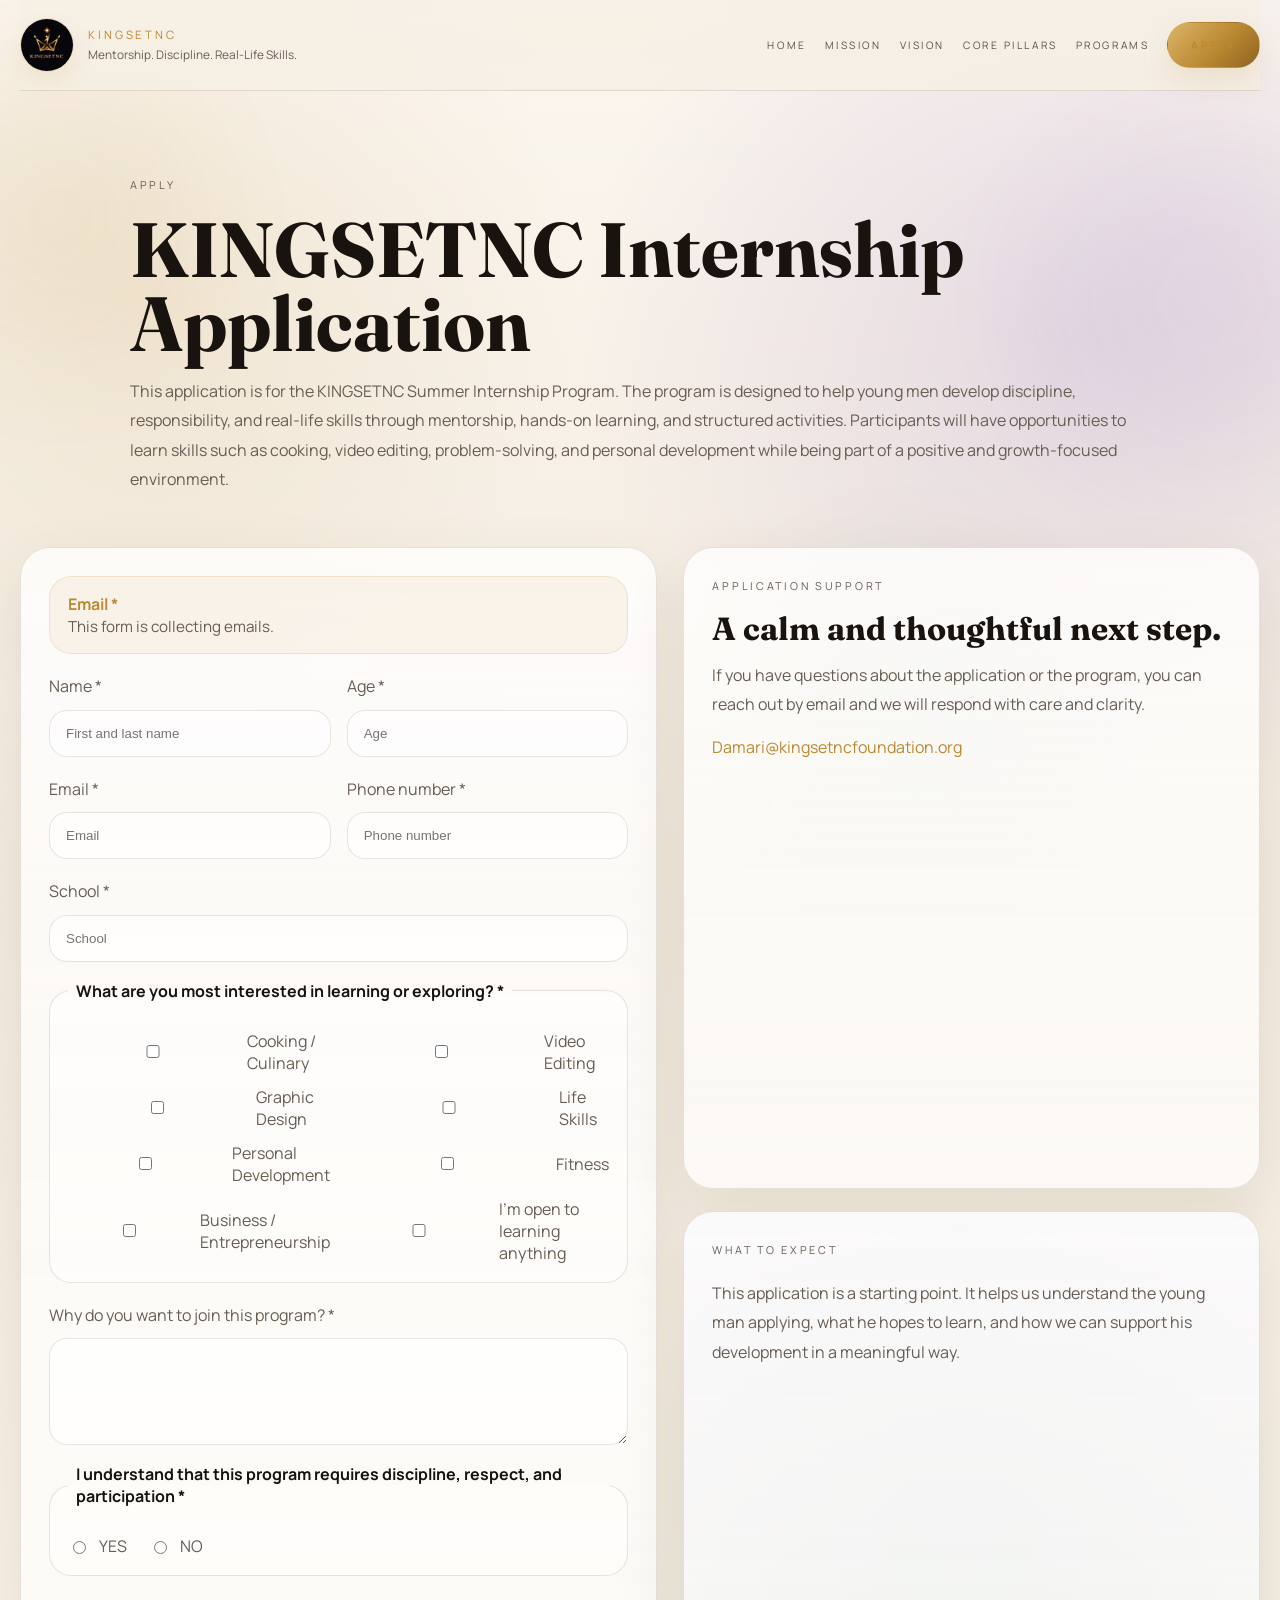
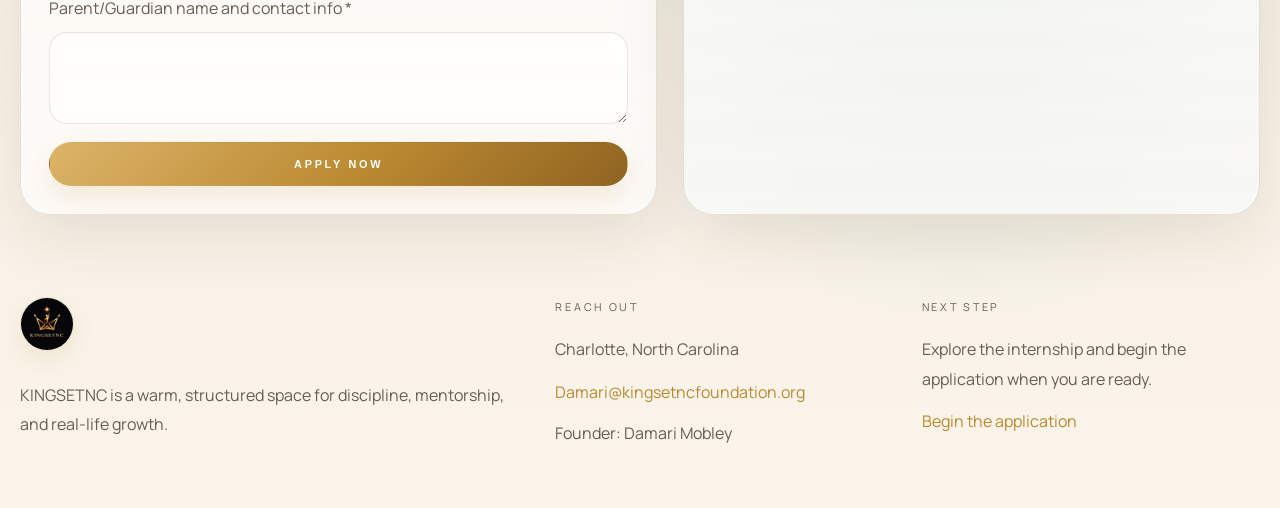
==== apply.html @ fbc51289 "Add files via upload" ====
<!DOCTYPE html>
<html lang="en">
  <head><meta charset="UTF-8" /><meta name="viewport" content="width=device-width, initial-scale=1.0" /><title>KINGSETNC | Apply</title><link rel="preconnect" href="https://fonts.googleapis.com" /><link rel="preconnect" href="https://fonts.gstatic.com" crossorigin /><link href="https://fonts.googleapis.com/css2?family=Fraunces:opsz,wght@9..144,600;9..144,700&family=Manrope:wght@400;500;600;700;800&display=swap" rel="stylesheet" /><link rel="stylesheet" href="styles.css" /></head>
  <body data-page="apply">
    <div class="aurora aurora-gold"></div><div class="aurora aurora-purple"></div><div class="aurora aurora-green"></div>
    <header class="site-header"><a class="brand" href="index.html"><img src="public/k-logo.png" alt="KINGSETNC logo" /><div><p class="brand-name">KINGSETNC</p><p class="brand-sub">Mentorship. Discipline. Real-Life Skills.</p></div></a><button class="menu-toggle" type="button">Menu</button><nav class="site-nav"><a href="index.html">Home</a><a href="mission.html">Mission</a><a href="vision.html">Vision</a><a href="core-pillars.html">Core Pillars</a><a href="program.html">Programs</a><a class="nav-cta" href="apply.html">Apply</a></nav></header>
    <main>
      <section class="page-hero reveal"><p class="eyebrow">Apply</p><h1>KINGSETNC Internship Application</h1><p>This application is for the KINGSETNC Summer Internship Program. The program is designed to help young men develop discipline, responsibility, and real-life skills through mentorship, hands-on learning, and structured activities. Participants will have opportunities to learn skills such as cooking, video editing, problem-solving, and personal development while being part of a positive and growth-focused environment.</p></section>
      <section class="apply-layout section-tight">
        <form class="apply-form reveal">
          <div class="notice"><p>Email *</p><span>This form is collecting emails.</span></div>
          <div class="field-row">
            <label><span>Name *</span><input type="text" placeholder="First and last name" required /></label>
            <label><span>Age *</span><input type="number" placeholder="Age" required /></label>
          </div>
          <div class="field-row">
            <label><span>Email *</span><input type="email" placeholder="Email" required /></label>
            <label><span>Phone number *</span><input type="tel" placeholder="Phone number" required /></label>
          </div>
          <label><span>School *</span><input type="text" placeholder="School" required /></label>
          <fieldset><legend>What are you most interested in learning or exploring? *</legend><div class="checks"><label><input type="checkbox" /> Cooking / Culinary</label><label><input type="checkbox" /> Video Editing</label><label><input type="checkbox" /> Graphic Design</label><label><input type="checkbox" /> Life Skills</label><label><input type="checkbox" /> Personal Development</label><label><input type="checkbox" /> Fitness</label><label><input type="checkbox" /> Business / Entrepreneurship</label><label><input type="checkbox" /> I'm open to learning anything</label></div></fieldset>
          <label><span>Why do you want to join this program? *</span><textarea rows="5" required></textarea></label>
          <fieldset><legend>I understand that this program requires discipline, respect, and participation *</legend><div class="radios"><label><input type="radio" name="agree" required /> YES</label><label><input type="radio" name="agree" required /> NO</label></div></fieldset>
          <label><span>Parent/Guardian name and contact info *</span><textarea rows="4" required></textarea></label>
          <button class="button button-gold" type="submit">Apply Now</button>
        </form>
        <aside class="apply-side reveal">
          <article class="side-card"><p class="eyebrow">Application Support</p><h3>A calm and thoughtful next step.</h3><p>If you have questions about the application or the program, you can reach out by email and we will respond with care and clarity.</p><a href="mailto:Damari@kingsetncfoundation.org">Damari@kingsetncfoundation.org</a></article>
          <article class="side-card purple"><p class="eyebrow">What To Expect</p><p>This application is a starting point. It helps us understand the young man applying, what he hopes to learn, and how we can support his development in a meaningful way.</p></article>
        </aside>
      </section>
    </main>
    <footer class="site-footer"><div class="footer-brand"><img src="public/k-logo.png" alt="KINGSETNC logo" /><p>KINGSETNC is a warm, structured space for discipline, mentorship, and real-life growth.</p></div><div><p class="eyebrow">Reach Out</p><p>Charlotte, North Carolina</p><a href="mailto:Damari@kingsetncfoundation.org">Damari@kingsetncfoundation.org</a><p>Founder: Damari Mobley</p></div><div><p class="eyebrow">Next Step</p><p>Explore the internship and begin the application when you are ready.</p><a href="apply.html">Begin the application</a></div></footer>
    <script src="script.js"></script>
  </body>
</html>
---- styles.css ----
:root {
  --cream: #f6efe4;
  --cream-deep: #eadfcd;
  --paper: rgba(255, 251, 245, 0.78);
  --paper-strong: rgba(255, 251, 245, 0.92);
  --line: rgba(58, 42, 24, 0.12);
  --ink: #19130f;
  --muted: #685d53;
  --gold: #bb8931;
  --purple: #7750bb;
  --green: #2f7c65;
  --shadow: 0 22px 60px rgba(82, 59, 28, 0.1);
}

* { box-sizing: border-box; }
html { scroll-behavior: smooth; }
body {
  margin: 0;
  min-width: 320px;
  color: var(--ink);
  font-family: "Manrope", sans-serif;
  background:
    radial-gradient(circle at 12% 14%, rgba(187,137,49,.12), transparent 20%),
    radial-gradient(circle at 84% 16%, rgba(119,80,187,.15), transparent 24%),
    radial-gradient(circle at 75% 74%, rgba(47,124,101,.12), transparent 20%),
    linear-gradient(180deg, #fbf6ef, #f3ebdf 42%, #faf4ea);
}
a { color: inherit; text-decoration: none; }
img { display: block; max-width: 100%; }

.aurora {
  position: fixed;
  z-index: -1;
  border-radius: 999px;
  filter: blur(70px);
  opacity: .45;
}
.aurora-gold { width: 260px; height: 260px; top: 90px; left: -70px; background: rgba(187,137,49,.18); }
.aurora-purple { width: 320px; height: 320px; top: 140px; right: -90px; background: rgba(119,80,187,.17); }
.aurora-green { width: 280px; height: 280px; bottom: 50px; right: 18%; background: rgba(47,124,101,.14); }

.site-header, .site-footer, .hero, .page-hero, .section, .section-tight, .stats, .details-grid, .apply-layout {
  width: min(1260px, calc(100% - 40px));
  margin: 0 auto;
}

.site-header {
  position: sticky;
  top: 0;
  z-index: 50;
  display: flex;
  align-items: center;
  justify-content: space-between;
  gap: 20px;
  padding: 18px 0;
  border-bottom: 1px solid var(--line);
  background: rgba(246, 239, 228, 0.82);
  backdrop-filter: blur(14px);
}
.brand { display: flex; align-items: center; gap: 14px; min-width: 0; }
.brand img, .footer-brand img {
  width: 54px;
  height: 54px;
  border-radius: 999px;
  object-fit: cover;
  border: 1px solid rgba(187,137,49,.2);
  box-shadow: 0 10px 22px rgba(187,137,49,.12);
}
.brand-name, .eyebrow, .site-nav a, .button, .menu-toggle, .pillar-index {
  text-transform: uppercase;
  letter-spacing: .25em;
}
.brand-name { margin: 0; font-size: .72rem; color: var(--gold); }
.brand-sub { margin: 4px 0 0; font-size: .74rem; color: var(--muted); }

.site-nav { display: flex; align-items: center; gap: 18px; }
.site-nav a {
  font-size: .64rem;
  color: rgba(25, 19, 15, .72);
  transition: color .18s ease;
}
.site-nav a:hover, .site-nav a.is-active { color: var(--gold); }

.nav-cta, .button {
  display: inline-flex;
  align-items: center;
  justify-content: center;
  border-radius: 999px;
  padding: 15px 23px;
  font-size: .68rem;
  font-weight: 800;
  border: 1px solid transparent;
}
.nav-cta, .button-gold {
  color: white;
  background: linear-gradient(135deg, #dcb469, #bb8931 55%, #8f6422);
  box-shadow: 0 12px 28px rgba(187,137,49,.16);
}
.button-ghost {
  color: var(--ink);
  background: rgba(255,255,255,.6);
  border-color: rgba(58,42,24,.12);
}
.menu-toggle {
  display: none;
  background: rgba(255,255,255,.55);
  color: var(--ink);
  border: 1px solid var(--line);
  border-radius: 999px;
  padding: 12px 16px;
  font-size: .66rem;
}

.hero {
  display: grid;
  grid-template-columns: 1fr 1fr;
  gap: 42px;
  align-items: center;
  padding: 60px 0 34px;
}
.hero-copy h1,
.page-hero h1,
.editorial-copy h2,
.section-heading h2,
.cta-band h2,
.pillar h3,
.list-card h3,
.side-card h3,
.stat h2 {
  margin: 0;
  font-family: "Fraunces", serif;
  line-height: .96;
}
.hero-copy h1 { font-size: clamp(3.3rem, 7vw, 6.1rem); max-width: 10.6ch; }
.lead,
.page-hero p,
.editorial-copy p,
.section-heading p,
.cta-band p,
.site-footer p,
.list-card li,
.detail p,
.side-card p,
.apply-form label span,
.classification p,
.classification li,
.visual-copy p {
  color: var(--muted);
  line-height: 1.85;
}
.lead { max-width: 650px; font-size: 1.06rem; }
.eyebrow { margin: 0 0 18px; font-size: .68rem; color: var(--gold); }
.hero-actions, .button-row { display: flex; flex-wrap: wrap; gap: 14px; margin-top: 28px; }

.hero-visual, .editorial-visual { min-height: 430px; }
.visual-panel {
  display: flex;
  flex-direction: column;
  justify-content: space-between;
  min-height: 430px;
  border-radius: 34px;
  border: 1px solid var(--line);
  background:
    linear-gradient(180deg, rgba(255,255,255,.45), rgba(255,255,255,.2)),
    linear-gradient(145deg, rgba(187,137,49,.08), rgba(119,80,187,.06), rgba(47,124,101,.06));
  box-shadow: var(--shadow);
  overflow: hidden;
}
.visual-dash {
  position: relative;
  margin: 24px;
  flex: 1;
  border: 1px dashed rgba(58,42,24,.14);
  border-radius: 26px;
  background:
    linear-gradient(120deg, rgba(255,255,255,.45), rgba(255,255,255,.08)),
    linear-gradient(140deg, rgba(187,137,49,.1), rgba(119,80,187,.08), rgba(47,124,101,.08));
}
.visual-dash::before {
  content: "KINGSETNC";
  position: absolute;
  left: 28px;
  top: 24px;
  font-size: .78rem;
  letter-spacing: .38em;
  text-transform: uppercase;
  color: rgba(25,19,15,.45);
}
.visual-dash::after {
  content: "ROYAL / ROOTED / RISING";
  position: absolute;
  right: 28px;
  bottom: 24px;
  font-size: .72rem;
  letter-spacing: .26em;
  text-transform: uppercase;
  color: rgba(25,19,15,.45);
}
.visual-glow { display: none; }
.visual-note { display: none; }
.emblem-panel {
  min-height: 430px;
  border-radius: 34px;
  border: 1px solid var(--line);
  background:
    linear-gradient(180deg, rgba(255,255,255,.52), rgba(255,255,255,.24)),
    linear-gradient(140deg, rgba(187,137,49,.08), rgba(119,80,187,.08), rgba(47,124,101,.08));
  position: relative;
  box-shadow: var(--shadow);
}
.emblem-panel::before,
.emblem-panel::after {
  content: "";
  position: absolute;
  inset: 36px;
  border-radius: 28px;
}
.emblem-panel::before {
  border: 1px dashed rgba(58,42,24,.15);
}
.emblem-panel::after {
  inset: auto;
  width: 180px;
  height: 180px;
  left: 50%;
  top: 50%;
  transform: translate(-50%, -50%);
  border-radius: 999px;
  border: 2px solid rgba(58,42,24,.18);
  box-shadow: inset 0 0 0 18px rgba(255,255,255,.18);
}
.emblem-gold::after {
  background:
    radial-gradient(circle at center, rgba(187,137,49,.24) 0 42%, transparent 43%),
    conic-gradient(from 0deg, rgba(187,137,49,.55), rgba(119,80,187,.24), rgba(47,124,101,.28), rgba(187,137,49,.55));
}
.emblem-purple::after {
  background:
    radial-gradient(circle at center, rgba(119,80,187,.24) 0 42%, transparent 43%),
    conic-gradient(from 0deg, rgba(119,80,187,.55), rgba(187,137,49,.28), rgba(47,124,101,.24), rgba(119,80,187,.55));
}
.accent-gold .visual-dash, .visual-panel.accent-gold .visual-dash {
  background: linear-gradient(145deg, rgba(187,137,49,.14), rgba(255,255,255,.16));
}
.accent-purple .visual-dash, .visual-panel.accent-purple .visual-dash {
  background: linear-gradient(145deg, rgba(119,80,187,.16), rgba(255,255,255,.14));
}
.accent-green .visual-dash, .visual-panel.accent-green .visual-dash {
  background: linear-gradient(145deg, rgba(47,124,101,.16), rgba(255,255,255,.14));
}

.stats {
  display: grid;
  grid-template-columns: repeat(3, 1fr);
  gap: 26px;
  padding: 18px 0 34px;
}
.stat {
  border-top: 2px solid rgba(58,42,24,.12);
  padding-top: 18px;
}
.stat h2 { font-size: 2.7rem; color: var(--ink); }
.stat p { margin: 10px 0 0; color: var(--muted); }

.symbol-band {
  display: grid;
  grid-template-columns: repeat(4, 1fr);
  gap: 18px;
  padding-top: 0;
}
.symbol-card {
  padding: 24px 20px;
  border-top: 2px solid rgba(58,42,24,.12);
}
.symbol-card p:last-child {
  margin: 8px 0 0;
  color: var(--muted);
  line-height: 1.75;
}
.symbol-icon {
  position: relative;
  width: 64px;
  height: 64px;
  margin-bottom: 18px;
  border-radius: 999px;
  border: 1px solid rgba(58,42,24,.14);
  background: rgba(255,255,255,.5);
}
.symbol-icon::before,
.symbol-icon::after {
  content: "";
  position: absolute;
}
.crown-mark::before {
  left: 13px;
  right: 13px;
  bottom: 18px;
  height: 12px;
  border: 2px solid var(--gold);
  border-top: 0;
  border-radius: 0 0 18px 18px;
}
.crown-mark::after {
  left: 18px;
  top: 16px;
  width: 28px;
  height: 18px;
  border-left: 2px solid var(--gold);
  border-right: 2px solid var(--gold);
  border-top: 2px solid var(--gold);
  transform: skewX(-18deg);
}
.faith-mark::before {
  left: 30px;
  top: 15px;
  width: 4px;
  height: 34px;
  background: var(--purple);
  border-radius: 999px;
}
.faith-mark::after {
  left: 21px;
  top: 27px;
  width: 22px;
  height: 4px;
  background: var(--purple);
  border-radius: 999px;
}
.unity-mark::before {
  left: 14px;
  top: 21px;
  width: 14px;
  height: 14px;
  border-radius: 999px;
  background: var(--gold);
  box-shadow: 18px 0 0 var(--purple);
}
.unity-mark::after {
  left: 18px;
  top: 35px;
  width: 28px;
  height: 12px;
  border-bottom: 2px solid var(--green);
  border-radius: 0 0 18px 18px;
}
.growth-mark::before {
  left: 28px;
  top: 16px;
  width: 6px;
  height: 32px;
  background: var(--green);
  border-radius: 999px;
}
.growth-mark::after {
  left: 18px;
  top: 18px;
  width: 26px;
  height: 26px;
  border-top-left-radius: 24px;
  border-bottom-right-radius: 24px;
  border: 2px solid var(--green);
  border-right: 0;
  border-bottom: 0;
  transform: rotate(-18deg);
}

.page-hero {
  padding: 84px 0 24px;
  max-width: 980px;
}
.page-hero h1 { font-size: clamp(3.1rem, 6vw, 5.2rem); }

.section, .section-tight { padding: 26px 0 82px; }
.editorial {
  display: grid;
  grid-template-columns: .98fr 1.02fr;
  gap: 36px;
  align-items: center;
}
.text-only-section {
  grid-template-columns: 1fr;
}
.full-width-copy {
  max-width: 920px;
  margin: 0 auto;
  text-align: center;
}
.editorial.reverse .editorial-visual { order: 2; }
.editorial.reverse .editorial-copy { order: 1; }
.editorial-copy h2, .section-heading h2, .cta-band h2 { font-size: clamp(2.5rem, 5vw, 4.3rem); }

.section-heading { max-width: 720px; margin-bottom: 30px; }
.pillar-grid, .list-grid { display: grid; gap: 22px; }
.pillar-grid { grid-template-columns: repeat(3, 1fr); }
.pillar, .list-card, .classification, .apply-form, .side-card, .cta-band {
  border-radius: 30px;
  border: 1px solid var(--line);
  background: var(--paper);
  box-shadow: var(--shadow);
}
.pillar {
  padding: 30px;
  background:
    linear-gradient(180deg, rgba(255,255,255,.75), rgba(255,255,255,.55)),
    linear-gradient(180deg, rgba(187,137,49,.06), transparent);
}
.pillar-purple {
  background:
    linear-gradient(180deg, rgba(255,255,255,.75), rgba(255,255,255,.55)),
    linear-gradient(180deg, rgba(119,80,187,.12), transparent);
}
.pillar-green {
  background:
    linear-gradient(180deg, rgba(255,255,255,.75), rgba(255,255,255,.55)),
    linear-gradient(180deg, rgba(47,124,101,.12), transparent);
}
.pillar h3 { margin-top: 18px; font-size: 2.1rem; color: var(--ink); }
.pillar p:last-child { color: var(--muted); line-height: 1.8; }
.pillar-index { font-size: .74rem; color: var(--gold); }

.pillar-hub {
  padding: 42px;
  border-radius: 34px;
  background:
    linear-gradient(180deg, rgba(255,255,255,.82), rgba(255,255,255,.62)),
    linear-gradient(135deg, rgba(187,137,49,.1), rgba(119,80,187,.08), rgba(47,124,101,.08));
  box-shadow: var(--shadow);
}

.journey-links,
.hub-grid {
  display: grid;
  gap: 18px;
  margin-top: 28px;
}
.journey-links { grid-template-columns: repeat(3, 1fr); }
.journey-links a,
.hub-card {
  display: block;
  padding: 18px 20px;
  border-radius: 22px;
  border: 1px solid var(--line);
  background: rgba(255,255,255,.52);
  color: var(--ink);
  text-align: center;
}
.hub-grid { grid-template-columns: repeat(3, 1fr); }
.hub-card {
  text-align: left;
  background: linear-gradient(180deg, rgba(255,255,255,.75), rgba(255,255,255,.58));
}
.hub-card h3 { margin: 8px 0 10px; font-family: "Fraunces", serif; font-size: 1.9rem; }
.hub-purple { background: linear-gradient(180deg, rgba(119,80,187,.16), rgba(255,255,255,.56)); }
.hub-green { background: linear-gradient(180deg, rgba(47,124,101,.16), rgba(255,255,255,.56)); }

.cta-band {
  display: flex;
  align-items: end;
  justify-content: space-between;
  gap: 24px;
  padding: 34px;
  background:
    linear-gradient(180deg, rgba(255,255,255,.72), rgba(255,255,255,.48)),
    linear-gradient(135deg, rgba(187,137,49,.12), rgba(119,80,187,.1), rgba(47,124,101,.08));
}
.cta-band h2 { max-width: 14ch; color: var(--ink); }

.details-grid {
  display: grid;
  grid-template-columns: repeat(5, 1fr);
  gap: 20px;
  padding: 16px 0 26px;
}
.detail {
  padding: 18px 0 0;
  border-top: 2px solid rgba(58,42,24,.12);
}
.detail .eyebrow { margin-bottom: 12px; }

.list-grid { grid-template-columns: repeat(3, 1fr); }
.list-card {
  padding: 28px;
  background:
    linear-gradient(180deg, rgba(255,255,255,.82), rgba(255,255,255,.62)),
    linear-gradient(180deg, rgba(187,137,49,.06), transparent);
}
.list-card.purple {
  background:
    linear-gradient(180deg, rgba(255,255,255,.82), rgba(255,255,255,.62)),
    linear-gradient(180deg, rgba(119,80,187,.12), transparent);
}
.list-card.green {
  background:
    linear-gradient(180deg, rgba(255,255,255,.82), rgba(255,255,255,.62)),
    linear-gradient(180deg, rgba(47,124,101,.12), transparent);
}
.list-card h3 { font-size: 2rem; margin: 12px 0 16px; color: var(--ink); }
.list-card ul, .classification ul { margin: 0; padding-left: 18px; }
.list-card li, .classification li { margin-bottom: 10px; }
.classification {
  padding: 30px;
  background:
    linear-gradient(180deg, rgba(255,255,255,.82), rgba(255,255,255,.65)),
    linear-gradient(135deg, rgba(119,80,187,.08), rgba(47,124,101,.06));
}
.top-gap { margin-top: 28px; }

.apply-layout {
  display: grid;
  grid-template-columns: 1.05fr .95fr;
  gap: 26px;
  padding: 12px 0 82px;
}
.apply-form, .side-card {
  padding: 28px;
  background:
    linear-gradient(180deg, rgba(255,255,255,.84), rgba(255,255,255,.68)),
    linear-gradient(180deg, rgba(187,137,49,.05), transparent);
}
.apply-form { display: grid; gap: 18px; }
.notice {
  border: 1px solid rgba(187,137,49,.16);
  background: rgba(187,137,49,.08);
  border-radius: 22px;
  padding: 16px 18px;
}
.notice p { margin: 0; color: var(--gold); font-weight: 700; }
.notice span { color: var(--muted); font-size: .95rem; }
.field-row { display: grid; grid-template-columns: repeat(2, 1fr); gap: 16px; }
.apply-form label { display: grid; gap: 8px; }
.apply-form input, .apply-form textarea {
  width: 100%;
  padding: 15px 16px;
  border-radius: 18px;
  border: 1px solid var(--line);
  background: rgba(255,255,255,.66);
  color: var(--ink);
}
.apply-form fieldset {
  margin: 0;
  padding: 18px;
  border-radius: 22px;
  border: 1px solid var(--line);
  background: rgba(255,255,255,.45);
}
.apply-form legend { padding: 0 8px; font-weight: 700; }
.checks {
  display: grid;
  grid-template-columns: repeat(2, 1fr);
  gap: 12px 18px;
  color: var(--muted);
  margin-top: 10px;
}
.checks label, .radios label { display: flex; gap: 10px; align-items: center; }
.radios { display: flex; gap: 22px; color: var(--muted); margin-top: 10px; }
.apply-side { display: grid; gap: 22px; }
.side-card h3 { font-size: 2rem; margin: 12px 0; color: var(--ink); }
.side-card a { color: var(--gold); }
.side-card.purple {
  background:
    linear-gradient(180deg, rgba(255,255,255,.84), rgba(255,255,255,.68)),
    linear-gradient(180deg, rgba(119,80,187,.13), rgba(47,124,101,.08));
}

.site-footer {
  display: grid;
  grid-template-columns: 1.2fr .8fr .8fr;
  gap: 28px;
  padding: 0 0 44px;
}
.footer-brand { display: flex; flex-direction: column; gap: 14px; }
.site-footer a { color: var(--gold); }

.reveal { opacity: 0; transform: translateY(22px); transition: opacity .7s ease, transform .7s ease; }
.reveal.visible { opacity: 1; transform: translateY(0); }

body[data-page="mission"] .page-hero,
body[data-page="vision"] .page-hero,
body[data-page="what-we-do"] .page-hero,
body[data-page="who-its-for"] .page-hero,
body[data-page="why-it-matters"] .page-hero {
  max-width: 760px;
  text-align: center;
}

body[data-page="mission"] .page-hero::after,
body[data-page="vision"] .page-hero::after,
body[data-page="what-we-do"] .page-hero::after,
body[data-page="who-its-for"] .page-hero::after,
body[data-page="why-it-matters"] .page-hero::after {
  content: "";
  display: block;
  width: 120px;
  height: 2px;
  margin: 28px auto 0;
  background: linear-gradient(90deg, transparent, var(--gold), transparent);
}

body[data-page="program-details"] .page-hero,
body[data-page="apply"] .page-hero {
  max-width: 1020px;
}

.program-overview {
  display: grid;
  grid-template-columns: repeat(3, 1fr);
  gap: 24px;
}
.program-card {
  border-radius: 30px;
  overflow: hidden;
  box-shadow: var(--shadow);
}
.program-media {
  min-height: 420px;
  display: flex;
  align-items: end;
  padding: 22px;
  background: linear-gradient(180deg, rgba(25,19,15,.08), rgba(25,19,15,.22));
}
.media-gold {
  background:
    linear-gradient(180deg, rgba(255,255,255,.28), rgba(187,137,49,.26)),
    linear-gradient(135deg, rgba(255,255,255,.14), rgba(255,255,255,.04));
}
.media-purple {
  background:
    linear-gradient(180deg, rgba(119,80,187,.18), rgba(119,80,187,.34)),
    linear-gradient(135deg, rgba(255,255,255,.14), rgba(255,255,255,.04));
}
.media-green {
  background:
    linear-gradient(180deg, rgba(47,124,101,.18), rgba(47,124,101,.34)),
    linear-gradient(135deg, rgba(255,255,255,.14), rgba(255,255,255,.04));
}
.media-copy {
  max-width: 290px;
  color: var(--ink);
}
.media-copy .eyebrow { color: var(--gold); }
.media-copy h3 {
  margin: 8px 0 12px;
  font-family: "Fraunces", serif;
  font-size: 2rem;
  line-height: 1;
}
.media-copy p:last-child {
  color: rgba(25,19,15,.78);
  line-height: 1.8;
}

.split-callout {
  display: grid;
  grid-template-columns: 1fr 1fr;
  gap: 24px;
}
.split-panel {
  padding: 30px;
  border-radius: 30px;
  border: 1px solid var(--line);
  background: var(--paper);
  box-shadow: var(--shadow);
}
.split-panel h2 {
  margin: 0;
  font-family: "Fraunces", serif;
  font-size: clamp(2.2rem, 4vw, 3.3rem);
  line-height: .98;
}
.split-panel p:not(.eyebrow) {
  color: var(--muted);
  line-height: 1.85;
}
.split-soft {
  background:
    linear-gradient(180deg, rgba(255,255,255,.82), rgba(255,255,255,.64)),
    linear-gradient(135deg, rgba(119,80,187,.14), rgba(47,124,101,.1));
}

.slide-nav {
  display: flex;
  flex-wrap: wrap;
  gap: 12px;
}
.slide-tab {
  border: 1px solid var(--line);
  background: rgba(255,255,255,.6);
  color: var(--ink);
  padding: 12px 18px;
  border-radius: 999px;
  font: inherit;
  font-size: .72rem;
  font-weight: 800;
  letter-spacing: .2em;
  text-transform: uppercase;
  cursor: pointer;
}
.slide-tab.active {
  background: linear-gradient(135deg, #dcb469, #bb8931 55%, #8f6422);
  color: white;
}
.slide-deck .slide-panel { display: none; }
.slide-deck .slide-panel.active {
  display: grid;
  gap: 24px;
}

@media (max-width: 1100px) {
  .hero, .editorial, .apply-layout, .site-footer, .details-grid, .pillar-grid, .list-grid, .stats, .field-row, .program-overview, .split-callout, .hub-grid, .journey-links, .symbol-band {
    grid-template-columns: 1fr;
  }
  .editorial.reverse .editorial-visual, .editorial.reverse .editorial-copy { order: initial; }
  .cta-band { flex-direction: column; align-items: start; }
}

@media (max-width: 820px) {
  .site-header, .site-footer, .hero, .page-hero, .section, .section-tight, .stats, .details-grid, .apply-layout {
    width: min(1260px, calc(100% - 24px));
  }
  .menu-toggle { display: inline-flex; }
  .site-nav {
    position: absolute;
    top: 86px;
    left: 12px;
    right: 12px;
    display: none;
    flex-direction: column;
    align-items: stretch;
    padding: 18px;
    gap: 14px;
    border-radius: 24px;
    background: rgba(246,239,228,.98);
    border: 1px solid var(--line);
  }
  .site-nav.open { display: flex; }
  .hero { min-height: auto; padding-top: 32px; }
  .hero-copy h1 { font-size: 3.1rem; }
  .page-hero h1, .editorial-copy h2, .section-heading h2, .cta-band h2 { font-size: 2.5rem; }
  .checks { grid-template-columns: 1fr; }
}
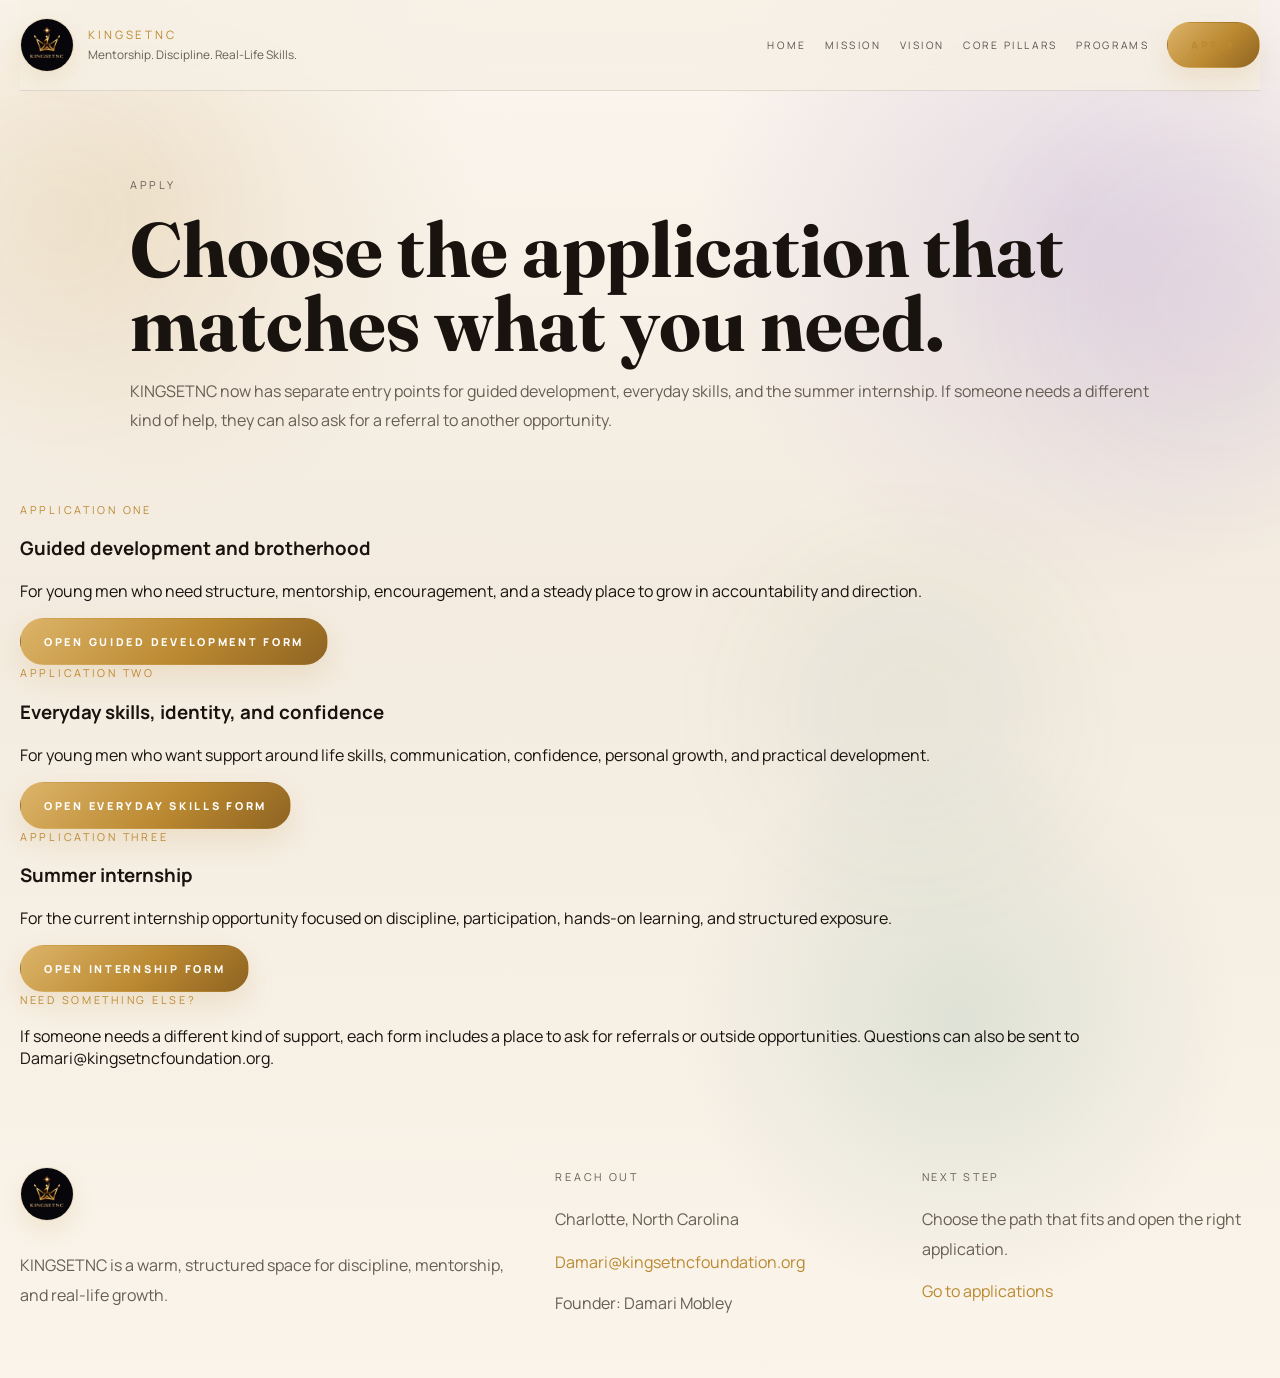
==== commit f3c806b1: "Add files via upload Update program links and add separate application forms" ====
--- a/apply.html
+++ b/apply.html
@@ -5,32 +5,33 @@
     <div class="aurora aurora-gold"></div><div class="aurora aurora-purple"></div><div class="aurora aurora-green"></div>
     <header class="site-header"><a class="brand" href="index.html"><img src="public/k-logo.png" alt="KINGSETNC logo" /><div><p class="brand-name">KINGSETNC</p><p class="brand-sub">Mentorship. Discipline. Real-Life Skills.</p></div></a><button class="menu-toggle" type="button">Menu</button><nav class="site-nav"><a href="index.html">Home</a><a href="mission.html">Mission</a><a href="vision.html">Vision</a><a href="core-pillars.html">Core Pillars</a><a href="program.html">Programs</a><a class="nav-cta" href="apply.html">Apply</a></nav></header>
     <main>
-      <section class="page-hero reveal"><p class="eyebrow">Apply</p><h1>KINGSETNC Internship Application</h1><p>This application is for the KINGSETNC Summer Internship Program. The program is designed to help young men develop discipline, responsibility, and real-life skills through mentorship, hands-on learning, and structured activities. Participants will have opportunities to learn skills such as cooking, video editing, problem-solving, and personal development while being part of a positive and growth-focused environment.</p></section>
-      <section class="apply-layout section-tight">
-        <form class="apply-form reveal">
-          <div class="notice"><p>Email *</p><span>This form is collecting emails.</span></div>
-          <div class="field-row">
-            <label><span>Name *</span><input type="text" placeholder="First and last name" required /></label>
-            <label><span>Age *</span><input type="number" placeholder="Age" required /></label>
-          </div>
-          <div class="field-row">
-            <label><span>Email *</span><input type="email" placeholder="Email" required /></label>
-            <label><span>Phone number *</span><input type="tel" placeholder="Phone number" required /></label>
-          </div>
-          <label><span>School *</span><input type="text" placeholder="School" required /></label>
-          <fieldset><legend>What are you most interested in learning or exploring? *</legend><div class="checks"><label><input type="checkbox" /> Cooking / Culinary</label><label><input type="checkbox" /> Video Editing</label><label><input type="checkbox" /> Graphic Design</label><label><input type="checkbox" /> Life Skills</label><label><input type="checkbox" /> Personal Development</label><label><input type="checkbox" /> Fitness</label><label><input type="checkbox" /> Business / Entrepreneurship</label><label><input type="checkbox" /> I'm open to learning anything</label></div></fieldset>
-          <label><span>Why do you want to join this program? *</span><textarea rows="5" required></textarea></label>
-          <fieldset><legend>I understand that this program requires discipline, respect, and participation *</legend><div class="radios"><label><input type="radio" name="agree" required /> YES</label><label><input type="radio" name="agree" required /> NO</label></div></fieldset>
-          <label><span>Parent/Guardian name and contact info *</span><textarea rows="4" required></textarea></label>
-          <button class="button button-gold" type="submit">Apply Now</button>
-        </form>
-        <aside class="apply-side reveal">
-          <article class="side-card"><p class="eyebrow">Application Support</p><h3>A calm and thoughtful next step.</h3><p>If you have questions about the application or the program, you can reach out by email and we will respond with care and clarity.</p><a href="mailto:Damari@kingsetncfoundation.org">Damari@kingsetncfoundation.org</a></article>
-          <article class="side-card purple"><p class="eyebrow">What To Expect</p><p>This application is a starting point. It helps us understand the young man applying, what he hopes to learn, and how we can support his development in a meaningful way.</p></article>
-        </aside>
+      <section class="page-hero reveal"><p class="eyebrow">Apply</p><h1>Choose the application that matches what you need.</h1><p>KINGSETNC now has separate entry points for guided development, everyday skills, and the summer internship. If someone needs a different kind of help, they can also ask for a referral to another opportunity.</p></section>
+      <section class="section program-paths">
+        <div class="program-path reveal">
+          <p class="eyebrow">Application One</p>
+          <h3>Guided development and brotherhood</h3>
+          <p>For young men who need structure, mentorship, encouragement, and a steady place to grow in accountability and direction.</p>
+          <a class="button button-gold" href="guided-development-apply.html">Open guided development form</a>
+        </div>
+        <div class="program-path reveal">
+          <p class="eyebrow">Application Two</p>
+          <h3>Everyday skills, identity, and confidence</h3>
+          <p>For young men who want support around life skills, communication, confidence, personal growth, and practical development.</p>
+          <a class="button button-gold" href="everyday-skills-apply.html">Open everyday skills form</a>
+        </div>
+        <div class="program-path reveal">
+          <p class="eyebrow">Application Three</p>
+          <h3>Summer internship</h3>
+          <p>For the current internship opportunity focused on discipline, participation, hands-on learning, and structured exposure.</p>
+          <a class="button button-gold" href="internship-apply.html">Open internship form</a>
+        </div>
+        <div class="support-note reveal">
+          <p class="eyebrow">Need Something Else?</p>
+          <p>If someone needs a different kind of support, each form includes a place to ask for referrals or outside opportunities. Questions can also be sent to <a href="mailto:Damari@kingsetncfoundation.org">Damari@kingsetncfoundation.org</a>.</p>
+        </div>
       </section>
     </main>
-    <footer class="site-footer"><div class="footer-brand"><img src="public/k-logo.png" alt="KINGSETNC logo" /><p>KINGSETNC is a warm, structured space for discipline, mentorship, and real-life growth.</p></div><div><p class="eyebrow">Reach Out</p><p>Charlotte, North Carolina</p><a href="mailto:Damari@kingsetncfoundation.org">Damari@kingsetncfoundation.org</a><p>Founder: Damari Mobley</p></div><div><p class="eyebrow">Next Step</p><p>Explore the internship and begin the application when you are ready.</p><a href="apply.html">Begin the application</a></div></footer>
+    <footer class="site-footer"><div class="footer-brand"><img src="public/k-logo.png" alt="KINGSETNC logo" /><p>KINGSETNC is a warm, structured space for discipline, mentorship, and real-life growth.</p></div><div><p class="eyebrow">Reach Out</p><p>Charlotte, North Carolina</p><a href="mailto:Damari@kingsetncfoundation.org">Damari@kingsetncfoundation.org</a><p>Founder: Damari Mobley</p></div><div><p class="eyebrow">Next Step</p><p>Choose the path that fits and open the right application.</p><a href="apply.html">Go to applications</a></div></footer>
     <script src="script.js"></script>
   </body>
 </html>
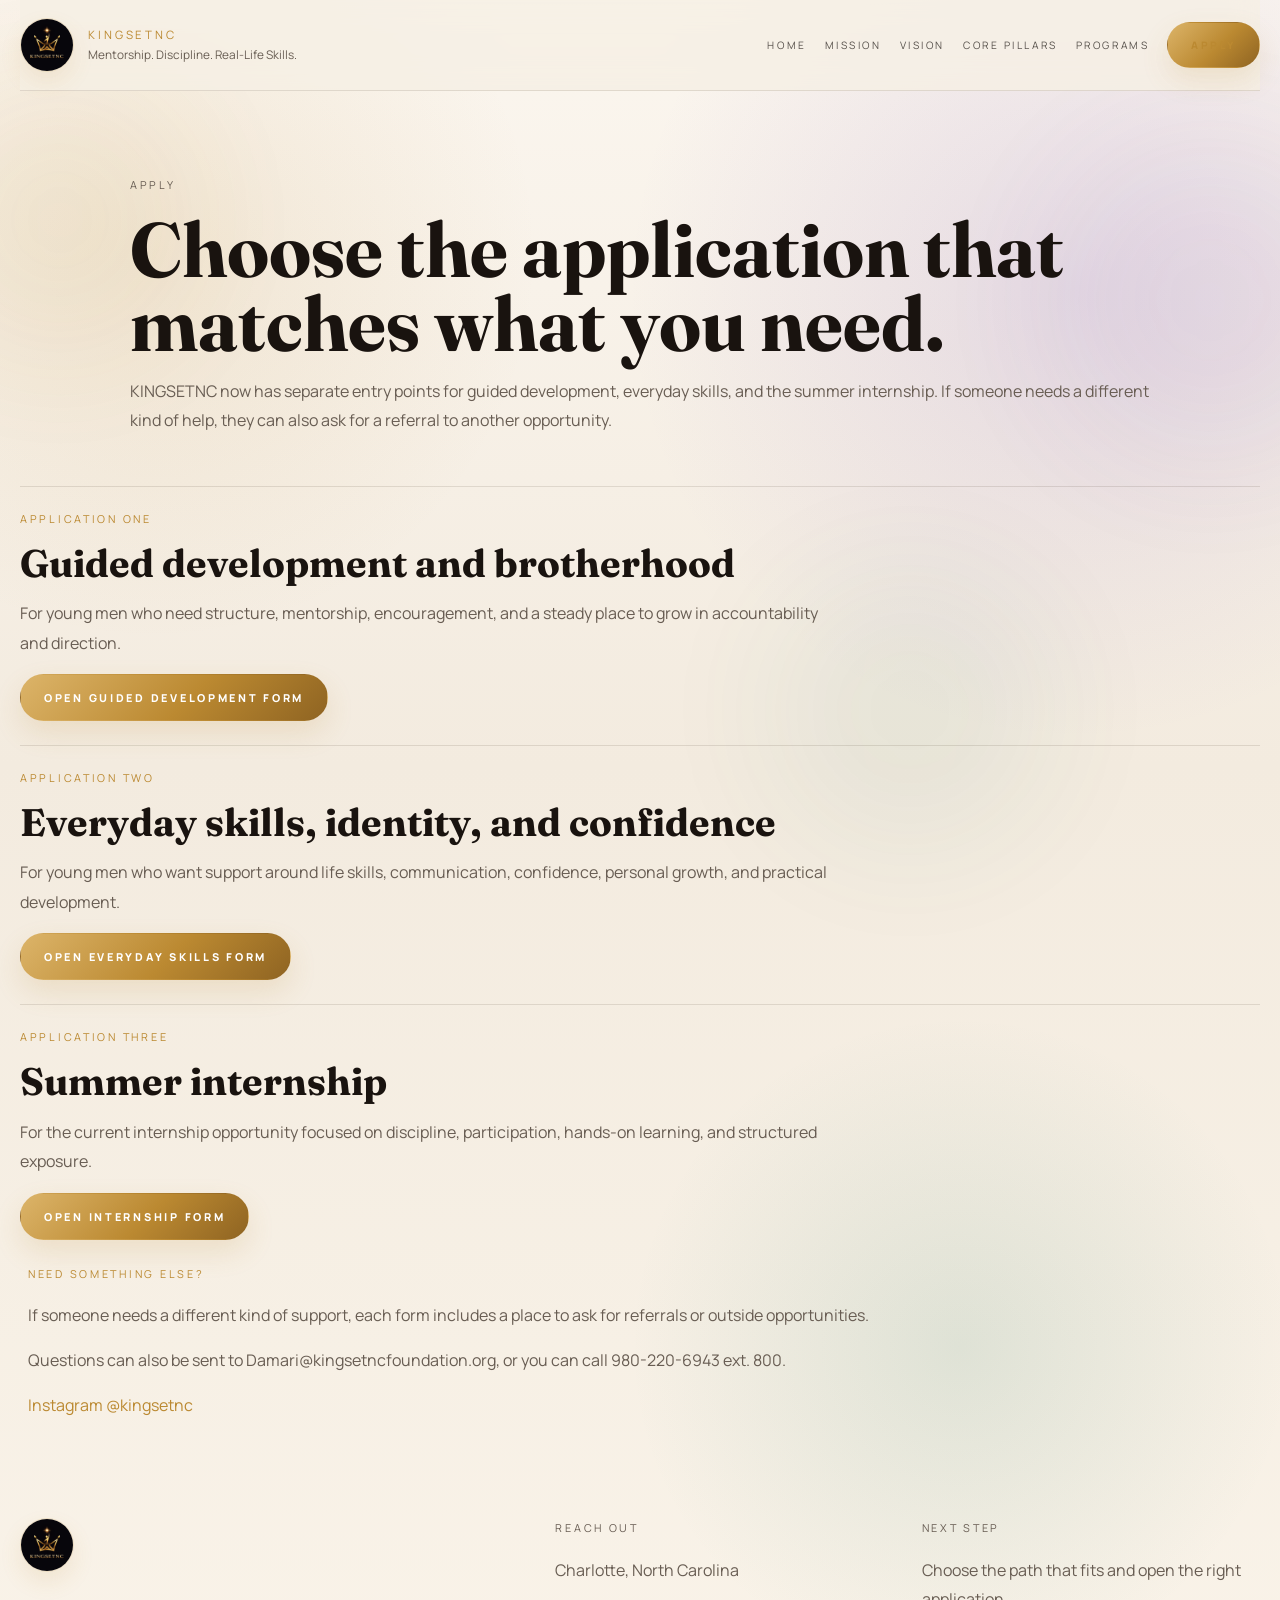
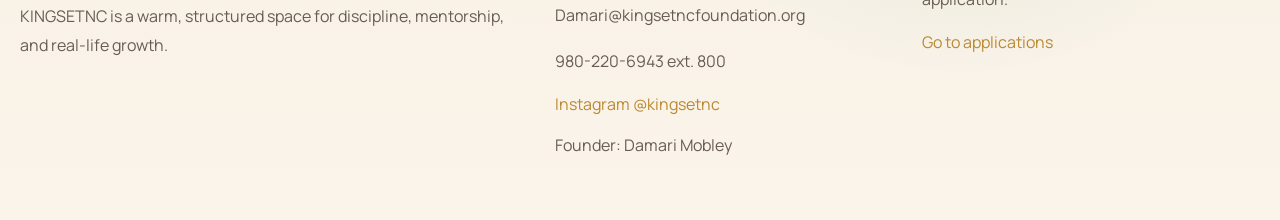
==== commit 6b217a67: "Add files via upload Fix mobile form layout and update site content" ====
--- a/apply.html
+++ b/apply.html
@@ -27,11 +27,16 @@
         </div>
         <div class="support-note reveal">
           <p class="eyebrow">Need Something Else?</p>
-          <p>If someone needs a different kind of support, each form includes a place to ask for referrals or outside opportunities. Questions can also be sent to <a href="mailto:Damari@kingsetncfoundation.org">Damari@kingsetncfoundation.org</a>.</p>
+          <p>If someone needs a different kind of support, each form includes a place to ask for referrals or outside opportunities.</p>
+          <p>Questions can also be sent to Damari@kingsetncfoundation.org, or you can call 980-220-6943 ext. 800.</p>
+          <p><a href="https://www.instagram.com/kingsetnc/" target="_blank" rel="noreferrer">Instagram @kingsetnc</a></p>
         </div>
       </section>
     </main>
-    <footer class="site-footer"><div class="footer-brand"><img src="public/k-logo.png" alt="KINGSETNC logo" /><p>KINGSETNC is a warm, structured space for discipline, mentorship, and real-life growth.</p></div><div><p class="eyebrow">Reach Out</p><p>Charlotte, North Carolina</p><a href="mailto:Damari@kingsetncfoundation.org">Damari@kingsetncfoundation.org</a><p>Founder: Damari Mobley</p></div><div><p class="eyebrow">Next Step</p><p>Choose the path that fits and open the right application.</p><a href="apply.html">Go to applications</a></div></footer>
+    <footer class="site-footer"><div class="footer-brand"><img src="public/k-logo.png" alt="KINGSETNC logo" /><p>KINGSETNC is a warm, structured space for discipline, mentorship, and real-life growth.</p></div><div><p class="eyebrow">Reach Out</p><p>Charlotte, North Carolina</p><p>Damari@kingsetncfoundation.org</p><p>980-220-6943 ext. 800</p><a href="https://www.instagram.com/kingsetnc/" target="_blank" rel="noreferrer">Instagram @kingsetnc</a><p>Founder: Damari Mobley</p></div><div><p class="eyebrow">Next Step</p><p>Choose the path that fits and open the right application.</p><a href="apply.html">Go to applications</a></div></footer>
     <script src="script.js"></script>
   </body>
 </html>
+
+
+
--- a/styles.css
+++ b/styles.css
@@ -117,6 +117,12 @@
   gap: 42px;
   align-items: center;
   padding: 60px 0 34px;
+}
+.hero-single {
+  grid-template-columns: 1fr;
+}
+.hero-single .hero-copy {
+  max-width: 920px;
 }
 .hero-copy h1,
 .page-hero h1,
@@ -153,6 +159,23 @@
 .hero-actions, .button-row { display: flex; flex-wrap: wrap; gap: 14px; margin-top: 28px; }
 
 .hero-visual, .editorial-visual { min-height: 430px; }
+.portrait-panel {
+  min-height: 430px;
+  border-radius: 34px;
+  border: 1px solid var(--line);
+  background: linear-gradient(180deg, rgba(255,255,255,.3), rgba(255,255,255,.14));
+  box-shadow: var(--shadow);
+  overflow: hidden;
+}
+.portrait-panel img {
+  width: 100%;
+  height: 100%;
+  object-fit: cover;
+  object-position: center top;
+}
+.portrait-panel-secondary img {
+  object-position: center center;
+}
 .visual-panel {
   display: flex;
   flex-direction: column;
@@ -267,6 +290,32 @@
   grid-template-columns: repeat(4, 1fr);
   gap: 18px;
   padding-top: 0;
+}
+.verse-banner {
+  padding-top: 8px;
+  text-align: center;
+  border-top: 1px solid rgba(58,42,24,.12);
+}
+.verse-banner h2 {
+  margin: 0;
+  font-family: "Fraunces", serif;
+  font-size: clamp(2.9rem, 6vw, 5.1rem);
+  line-height: .95;
+  color: var(--ink);
+}
+.verse-banner p {
+  max-width: 760px;
+  margin: 18px auto 0;
+  color: var(--muted);
+  line-height: 1.9;
+}
+.verse-banner span {
+  display: inline-block;
+  margin-top: 18px;
+  font-size: .8rem;
+  letter-spacing: .18em;
+  text-transform: uppercase;
+  color: var(--gold);
 }
 .symbol-card {
   padding: 24px 20px;
@@ -388,11 +437,14 @@
 .editorial.reverse .editorial-visual { order: 2; }
 .editorial.reverse .editorial-copy { order: 1; }
 .editorial-copy h2, .section-heading h2, .cta-band h2 { font-size: clamp(2.5rem, 5vw, 4.3rem); }
+.founder-section {
+  align-items: stretch;
+}
 
 .section-heading { max-width: 720px; margin-bottom: 30px; }
 .pillar-grid, .list-grid { display: grid; gap: 22px; }
 .pillar-grid { grid-template-columns: repeat(3, 1fr); }
-.pillar, .list-card, .classification, .apply-form, .side-card, .cta-band {
+.pillar, .list-card, .classification, .apply-form, .cta-band {
   border-radius: 30px;
   border: 1px solid var(--line);
   background: var(--paper);
@@ -507,34 +559,35 @@
 
 .apply-layout {
   display: grid;
-  grid-template-columns: 1.05fr .95fr;
-  gap: 26px;
+  grid-template-columns: minmax(0, 880px);
+  justify-content: center;
+  gap: 18px;
   padding: 12px 0 82px;
 }
-.apply-form, .side-card {
+.apply-form {
   padding: 28px;
   background:
     linear-gradient(180deg, rgba(255,255,255,.84), rgba(255,255,255,.68)),
     linear-gradient(180deg, rgba(187,137,49,.05), transparent);
 }
 .apply-form { display: grid; gap: 18px; }
-.notice {
-  border: 1px solid rgba(187,137,49,.16);
-  background: rgba(187,137,49,.08);
-  border-radius: 22px;
-  padding: 16px 18px;
-}
-.notice p { margin: 0; color: var(--gold); font-weight: 700; }
-.notice span { color: var(--muted); font-size: .95rem; }
 .field-row { display: grid; grid-template-columns: repeat(2, 1fr); gap: 16px; }
 .apply-form label { display: grid; gap: 8px; }
-.apply-form input, .apply-form textarea {
+.apply-form input:not([type="checkbox"]):not([type="radio"]), .apply-form textarea, .apply-form select {
   width: 100%;
   padding: 15px 16px;
   border-radius: 18px;
   border: 1px solid var(--line);
   background: rgba(255,255,255,.66);
   color: var(--ink);
+}
+.apply-form input[type="checkbox"],
+.apply-form input[type="radio"] {
+  width: 18px;
+  height: 18px;
+  margin: 0;
+  flex: 0 0 18px;
+  accent-color: var(--gold);
 }
 .apply-form fieldset {
   margin: 0;
@@ -551,16 +604,24 @@
   color: var(--muted);
   margin-top: 10px;
 }
-.checks label, .radios label { display: flex; gap: 10px; align-items: center; }
+.checks label, .radios label {
+  display: flex;
+  gap: 10px;
+  align-items: center;
+  min-width: 0;
+}
 .radios { display: flex; gap: 22px; color: var(--muted); margin-top: 10px; }
-.apply-side { display: grid; gap: 22px; }
-.side-card h3 { font-size: 2rem; margin: 12px 0; color: var(--ink); }
-.side-card a { color: var(--gold); }
-.side-card.purple {
-  background:
-    linear-gradient(180deg, rgba(255,255,255,.84), rgba(255,255,255,.68)),
-    linear-gradient(180deg, rgba(119,80,187,.13), rgba(47,124,101,.08));
-}
+.apply-side {
+  display: block;
+  max-width: 880px;
+  margin: 0 auto;
+}
+.support-note {
+  padding: 0 8px;
+  color: var(--muted);
+  line-height: 1.8;
+}
+.support-note a { color: var(--gold); }
 
 .site-footer {
   display: grid;
@@ -609,14 +670,22 @@
 .program-card {
   border-radius: 30px;
   overflow: hidden;
+  border: 1px solid var(--line);
   box-shadow: var(--shadow);
 }
+.program-link-card {
+  display: block;
+  transition: transform .2s ease, box-shadow .2s ease;
+}
+.program-link-card:hover {
+  transform: translateY(-4px);
+  box-shadow: 0 24px 48px rgba(82, 59, 28, 0.12);
+}
 .program-media {
-  min-height: 420px;
+  min-height: 320px;
   display: flex;
   align-items: end;
-  padding: 22px;
-  background: linear-gradient(180deg, rgba(25,19,15,.08), rgba(25,19,15,.22));
+  padding: 24px;
 }
 .media-gold {
   background:
@@ -648,6 +717,38 @@
   color: rgba(25,19,15,.78);
   line-height: 1.8;
 }
+.card-link-note {
+  display: inline-block;
+  margin-top: 18px;
+  font-size: .72rem;
+  font-weight: 800;
+  letter-spacing: .2em;
+  text-transform: uppercase;
+  color: rgba(25,19,15,.72);
+}
+
+.program-paths {
+  padding-top: 10px;
+}
+.program-path {
+  padding: 24px 0;
+  border-top: 1px solid rgba(58,42,24,.12);
+}
+.program-path:last-child {
+  border-bottom: 1px solid rgba(58,42,24,.12);
+}
+.program-path h3 {
+  margin: 0;
+  font-family: "Fraunces", serif;
+  font-size: clamp(2rem, 3vw, 2.8rem);
+  line-height: 1.02;
+  color: var(--ink);
+}
+.program-path p:not(.eyebrow) {
+  max-width: 820px;
+  color: var(--muted);
+  line-height: 1.85;
+}
 
 .split-callout {
   display: grid;
@@ -655,11 +756,12 @@
   gap: 24px;
 }
 .split-panel {
-  padding: 30px;
-  border-radius: 30px;
-  border: 1px solid var(--line);
-  background: var(--paper);
-  box-shadow: var(--shadow);
+  padding: 10px 4px;
+  border-radius: 0;
+  border: 0;
+  background: transparent;
+  box-shadow: none;
+  border-top: 1px solid rgba(58,42,24,.12);
 }
 .split-panel h2 {
   margin: 0;
@@ -672,9 +774,7 @@
   line-height: 1.85;
 }
 .split-soft {
-  background:
-    linear-gradient(180deg, rgba(255,255,255,.82), rgba(255,255,255,.64)),
-    linear-gradient(135deg, rgba(119,80,187,.14), rgba(47,124,101,.1));
+  background: transparent;
 }
 
 .slide-nav {
@@ -737,4 +837,8 @@
   .hero-copy h1 { font-size: 3.1rem; }
   .page-hero h1, .editorial-copy h2, .section-heading h2, .cta-band h2 { font-size: 2.5rem; }
   .checks { grid-template-columns: 1fr; }
-}
+  .checks label,
+  .radios label {
+    align-items: flex-start;
+  }
+}
